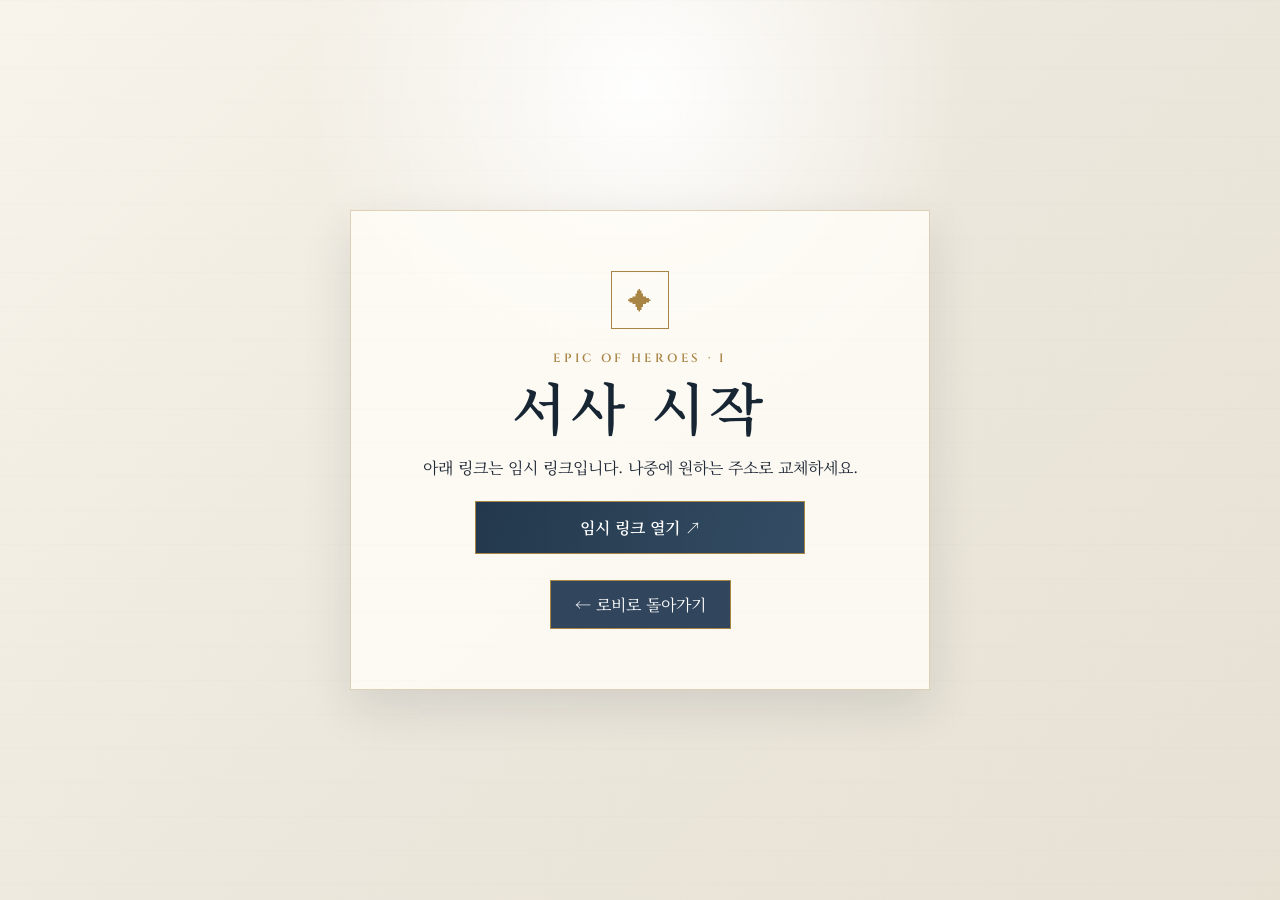
==== story.html @ 824df06a "Add files via upload" ====
<!DOCTYPE html>
<html lang="ko"><head><meta charset="UTF-8"><meta name="viewport" content="width=device-width,initial-scale=1">
<title>서사 시작 | 영웅들의 서사시 I</title><link rel="stylesheet" href="style.css"></head>
<body class="blank-page story-start-page"><main>
<div class="blank-emblem">✦</div><p class="series">EPIC OF HEROES · I</p><h1>서사 시작</h1>
<p>아래 링크는 임시 링크입니다. 나중에 원하는 주소로 교체하세요.</p>
<!-- 아래 href를 원하는 주소로 교체하세요 -->
<a class="story-link-button" href="https://example.com" target="_blank" rel="noopener noreferrer">임시 링크 열기 ↗</a>
<a class="back-button" href="index.html">← 로비로 돌아가기</a>
</main></body></html>
---- style.css ----
@import url('https://fonts.googleapis.com/css2?family=Cinzel:wght@500;600;700&family=Noto+Serif+KR:wght@400;500;600;700&display=swap');
:root{--ink:#202936;--ink-soft:#596574;--gold:#a98545;--gold-light:#d4b66e;--line:rgba(169,133,69,.36);--blue:#31465d;--blue-deep:#182634;--shadow:0 18px 45px rgba(24,38,52,.12)}*{box-sizing:border-box}html,body{margin:0;min-height:100%}body{color:var(--ink);background:radial-gradient(circle at 50% 10%,rgba(255,255,255,.98),transparent 32%),linear-gradient(135deg,#f8f4eb 0%,#ece7dc 52%,#e7e1d4 100%);font-family:"Noto Serif KR",serif}body::before{content:"";position:fixed;inset:0;pointer-events:none;opacity:.22;background-image:linear-gradient(rgba(49,70,93,.035) 1px,transparent 1px),linear-gradient(90deg,rgba(49,70,93,.025) 1px,transparent 1px);background-size:34px 34px}.lobby{min-height:100vh;overflow:hidden;position:relative}.lobby::after{content:"";position:absolute;inset:4.5vh 3vw;border:1px solid var(--line);pointer-events:none}.ambient{position:absolute;border-radius:50%;pointer-events:none}.ambient-one{width:34vw;height:34vw;left:-12vw;bottom:-14vw;background:radial-gradient(circle,rgba(169,133,69,.13),transparent 68%)}.ambient-two{width:42vw;height:42vw;right:-16vw;top:-18vw;background:radial-gradient(circle,rgba(49,70,93,.11),transparent 70%)}.lobby-shell{width:min(760px,calc(100% - 42px));min-height:100vh;margin:auto;padding:8vh 0 5vh;display:flex;flex-direction:column;align-items:center;justify-content:center;position:relative;z-index:1}.brand{text-align:center;margin-bottom:5vh}.crest{width:68px;height:76px;margin:0 auto 22px;border:1px solid var(--gold);clip-path:polygon(50% 0,88% 13%,92% 65%,50% 100%,8% 65%,12% 13%);display:grid;place-items:center;color:var(--gold);background:rgba(255,255,255,.28)}.crest-sword{font-size:28px}.series{margin:0 0 8px;color:var(--gold);font:600 12px/1.2 "Cinzel",serif;letter-spacing:.28em}h1{margin:0;font-size:clamp(34px,5vw,56px);line-height:1.2;letter-spacing:.08em;font-weight:600;color:var(--blue-deep)}.divider{width:min(390px,90%);margin:18px auto 12px;display:flex;align-items:center;gap:14px;color:var(--gold)}.divider span{height:1px;flex:1;background:linear-gradient(90deg,transparent,var(--line))}.divider span:last-child{background:linear-gradient(90deg,var(--line),transparent)}.divider b{font-size:18px;font-weight:500;letter-spacing:.2em}.subtitle{margin:0;color:var(--ink-soft);font-size:14px;letter-spacing:.08em}.main-menu{width:min(570px,100%);display:grid;gap:13px}.menu-button{min-height:82px;padding:14px 19px;display:grid;grid-template-columns:42px 1fr 24px;align-items:center;gap:14px;text-decoration:none;color:var(--ink);background:rgba(255,255,255,.58);border:1px solid rgba(49,70,93,.17);border-left:3px solid rgba(169,133,69,.42);box-shadow:0 7px 20px rgba(24,38,52,.055);transition:.2s ease}.menu-button:hover{transform:translateX(5px);background:rgba(255,255,255,.86);border-color:rgba(169,133,69,.62);box-shadow:var(--shadow)}.menu-button.primary{color:#fff;background:linear-gradient(110deg,#23384c,#344d64);border-color:rgba(212,182,110,.58)}.button-icon{width:40px;height:40px;display:grid;place-items:center;border:1px solid var(--line);color:var(--gold);font-size:17px}.button-copy{display:grid;gap:5px}.button-copy strong{font-size:16px}.button-copy small{font-size:11px;color:var(--ink-soft)}.primary .button-copy small{color:rgba(255,255,255,.68)}.arrow{color:var(--gold);font:22px "Cinzel",serif;text-align:right}footer{margin-top:5vh;display:flex;gap:12px;color:rgba(70,83,99,.58);font:10px "Cinzel",serif;letter-spacing:.18em}.blank-page{min-height:100vh;display:grid;place-items:center;text-align:center}.blank-page main{width:min(580px,calc(100% - 40px));padding:60px 30px;border:1px solid var(--line);background:rgba(255,253,247,.86);box-shadow:var(--shadow)}.blank-emblem{width:58px;height:58px;margin:0 auto 22px;display:grid;place-items:center;border:1px solid var(--gold);color:var(--gold);font-size:24px}.back-button{display:inline-block;margin-top:26px;padding:12px 24px;color:white;background:var(--blue);text-decoration:none;border:1px solid var(--gold)}.records-page{min-height:100vh;padding-bottom:64px}.records-topbar{position:sticky;top:0;z-index:20;display:flex;align-items:center;justify-content:space-between;padding:14px max(24px,calc((100vw - 1180px)/2));background:rgba(248,244,235,.9);backdrop-filter:blur(12px);border-bottom:1px solid rgba(169,133,69,.26)}.mini-brand{display:flex;align-items:center;gap:11px;text-decoration:none;color:var(--ink)}.mini-brand small{display:block;color:var(--gold);font:600 9px "Cinzel",serif;letter-spacing:.17em}.mini-brand strong{font-size:15px}.mini-crest{width:38px;height:42px;display:grid;place-items:center;border:1px solid var(--gold);color:var(--gold);clip-path:polygon(50% 0,88% 13%,92% 65%,50% 100%,8% 65%,12% 13%)}.top-back{padding:8px 12px;text-decoration:none;color:var(--ink-soft);font-size:13px;border:1px solid rgba(49,70,93,.12);background:rgba(255,255,255,.48)}.records-shell{width:min(1180px,calc(100% - 36px));margin:0 auto}.records-hero{text-align:center;padding:70px 20px 44px}.records-hero>p:last-child{margin:14px auto 0;max-width:700px;color:var(--ink-soft);font-size:14px}.route-panel{border:1px solid rgba(169,133,69,.34);background:rgba(255,253,247,.66);box-shadow:var(--shadow);padding:32px}.route-heading{text-align:center;margin-bottom:24px}.eyebrow{display:inline-block;color:var(--gold);font:600 11px "Cinzel",serif;letter-spacing:.18em;margin-bottom:7px}.route-heading h2{margin:0;font-size:24px;color:var(--blue-deep);font-weight:600}.route-heading p{margin:9px 0 0;color:var(--ink-soft);font-size:13px}.tabs{display:flex;flex-wrap:wrap;justify-content:center;gap:8px;padding:15px;border-top:1px solid var(--line);border-bottom:1px solid var(--line);margin-bottom:28px}.tab-btn{appearance:none;border:1px solid rgba(49,70,93,.14);background:rgba(255,255,255,.58);padding:10px 17px;font:600 13px "Noto Serif KR",serif;color:var(--ink-soft);cursor:pointer;transition:.2s ease}.tab-btn:hover{border-color:var(--gold);color:var(--ink)}.tab-btn.active{color:#fff;background:linear-gradient(110deg,#263a4e,#3a5269);border-color:var(--gold)}.tab-content{display:none}.tab-content.active{display:block}.route-intro{display:flex;align-items:center;gap:14px;margin-bottom:21px}.route-mark{width:48px;height:48px;display:grid;place-items:center;border:1px solid var(--line);background:rgba(255,255,255,.54);font-size:20px;color:var(--gold)}.route-intro h3{margin:0 0 5px;font-size:20px;color:var(--blue-deep)}.route-intro p{margin:0;color:var(--ink-soft);font-size:12px}.npc-grid{display:grid;grid-template-columns:repeat(3,minmax(0,1fr));gap:18px}.npc-card{overflow:hidden;border:1px solid rgba(49,70,93,.17);background:rgba(255,255,255,.78);box-shadow:0 9px 24px rgba(24,38,52,.07);transition:.22s ease}.npc-card:hover{transform:translateY(-4px);box-shadow:0 16px 34px rgba(24,38,52,.12);border-color:rgba(169,133,69,.52)}.portrait-slot{height:210px;margin:13px 13px 0;display:flex;flex-direction:column;align-items:center;justify-content:center;gap:10px;border:1px solid rgba(169,133,69,.34);background:radial-gradient(circle at 50% 32%,rgba(255,255,255,.82),transparent 33%),linear-gradient(155deg,#e9e3d8,#dfe3e6);color:var(--gold)}.portrait-slot span{font-size:58px}.portrait-slot small{font:600 9px "Cinzel",serif;letter-spacing:.18em;color:rgba(49,70,93,.56)}.npc-info{padding:14px 15px 16px}.npc-info>div{display:grid;grid-template-columns:88px 1fr;gap:8px;align-items:start;padding:9px 0;border-bottom:1px solid rgba(49,70,93,.08)}.npc-info>div:last-child{border-bottom:0}.npc-info span{color:var(--gold);font-size:11px}.npc-info strong{font-size:12px;font-weight:600;line-height:1.55;color:var(--ink)}@media(max-width:900px){.npc-grid{grid-template-columns:repeat(2,minmax(0,1fr))}.route-panel{padding:24px}}@media(max-width:620px){.records-shell{width:min(100% - 22px,1180px)}.records-hero{padding:52px 12px 32px}.route-panel{padding:16px}.route-heading h2{font-size:19px}.tabs{justify-content:flex-start;overflow-x:auto;flex-wrap:nowrap}.tab-btn{white-space:nowrap}.npc-grid{grid-template-columns:1fr}.portrait-slot{height:240px}.records-topbar{padding:10px 12px}.top-back{font-size:12px}.mini-brand strong{font-size:13px}}


/* v3: floating advancement route */
.records-shell{padding-right:300px}
.floating-route{
  position:fixed; right:22px; top:82px; z-index:30;
  width:330px; max-height:calc(100vh - 105px); overflow:hidden;
  border:1px solid rgba(169,133,69,.48);
  background:rgba(248,244,235,.94); backdrop-filter:blur(14px);
  box-shadow:0 18px 42px rgba(24,38,52,.18);
}
.floating-route-head{
  min-height:62px; display:flex; align-items:center; justify-content:space-between; gap:12px;
  padding:13px 14px; color:#fff;
  background:linear-gradient(110deg,#22364a,#3a5269);
  border-bottom:1px solid rgba(212,182,110,.55);
}
.floating-route-head small{display:block;margin-bottom:4px;color:#d4b66e;font:600 8px "Cinzel",serif;letter-spacing:.16em}
.floating-route-head strong{font-size:13px;letter-spacing:.04em}
.route-collapse{width:30px;height:30px;border:1px solid rgba(212,182,110,.55);background:rgba(255,255,255,.07);color:#e5ca87;font-size:20px;cursor:pointer}
.floating-route-body{padding:11px;max-height:calc(100vh - 170px);overflow:auto}
.floating-route.collapsed{width:220px}
.floating-route.collapsed .floating-route-body{display:none}
.route-line{padding:9px 0;border-bottom:1px solid rgba(49,70,93,.10)}
.route-line:last-child{border-bottom:0}
.job-node{display:block}
.job-toggle{
  width:100%; display:flex; align-items:center; justify-content:space-between; gap:8px;
  padding:8px 10px; border:1px solid rgba(49,70,93,.12);
  background:rgba(255,255,255,.63); color:#273848; cursor:pointer;
  font:600 11px "Noto Serif KR",serif; text-align:left;
}
.job-toggle:hover{border-color:#a98545;background:#fff}
.job-toggle b{font-size:15px;color:#a98545;transition:transform .18s ease}
.job-toggle.open b{transform:rotate(180deg)}
.job-stats{
  max-height:0; overflow:hidden; padding:0 10px;
  color:#596574; font-size:10px; line-height:1.55;
  background:rgba(255,255,255,.43); border-left:1px solid transparent; border-right:1px solid transparent;
  transition:max-height .2s ease,padding .2s ease;
}
.job-stats.open{max-height:90px;padding:8px 10px;border-color:rgba(169,133,69,.2)}
.route-arrow{display:block;text-align:center;color:#a98545;font-size:14px;line-height:18px}
@media(max-width:1500px){
  .records-shell{padding-right:0}
  .floating-route{right:12px;width:300px}
  .records-page .route-panel{margin-right:315px}
  .records-page .records-hero{margin-right:315px}
}
@media(max-width:1050px){
  .records-page .route-panel,.records-page .records-hero{margin-right:0}
  .floating-route{top:auto;bottom:14px;right:14px;width:min(360px,calc(100vw - 28px));max-height:58vh}
  .floating-route-body{max-height:calc(58vh - 64px)}
  .floating-route.collapsed{width:220px}
}


/* v4: World Archive */
.world-page{min-height:100vh;padding-bottom:70px}
.world-shell{width:min(1180px,calc(100% - 36px));margin:0 auto}
.world-hero{text-align:center;padding:68px 20px 38px}
.world-hero h1{font-size:clamp(38px,5vw,58px)}
.world-hero>p:last-of-type{max-width:760px;margin:14px auto 0;color:var(--ink-soft);font-size:14px;line-height:1.8}
.world-summary{width:min(720px,100%);margin:30px auto 0;display:grid;grid-template-columns:repeat(4,1fr);border:1px solid var(--line);background:rgba(255,255,255,.55)}
.world-summary>div{padding:15px;border-right:1px solid rgba(169,133,69,.24)}
.world-summary>div:last-child{border-right:0}
.world-summary span{display:block;color:var(--ink-soft);font-size:10px;margin-bottom:4px}
.world-summary strong{color:var(--blue-deep);font:600 22px "Cinzel",serif}
.world-panel{border:1px solid rgba(169,133,69,.34);background:rgba(255,253,247,.68);box-shadow:var(--shadow);padding:30px}
.world-tabs{display:flex;flex-wrap:wrap;justify-content:center;gap:8px;padding-bottom:20px;border-bottom:1px solid var(--line)}
.world-tab{appearance:none;border:1px solid rgba(49,70,93,.14);background:rgba(255,255,255,.58);padding:11px 17px;font:600 13px "Noto Serif KR",serif;color:var(--ink-soft);cursor:pointer;transition:.2s ease}
.world-tab:hover{border-color:var(--gold);color:var(--ink)}
.world-tab.active{color:#fff;background:linear-gradient(110deg,#263a4e,#3a5269);border-color:var(--gold)}
.world-content{display:none;padding-top:28px}
.world-content.active{display:block}
.world-section-head{text-align:left;margin-bottom:20px}
.world-section-head h2{margin:0 0 7px;font-size:25px;color:var(--blue-deep)}
.world-section-head p{margin:0;color:var(--ink-soft);font-size:12px}
.lore-grid{display:grid;grid-template-columns:repeat(2,minmax(0,1fr));gap:16px}
.lore-grid.compact{grid-template-columns:repeat(3,minmax(0,1fr))}
.lore-card{display:flex;gap:15px;padding:18px;border:1px solid rgba(49,70,93,.15);background:rgba(255,255,255,.72);box-shadow:0 8px 20px rgba(24,38,52,.055)}
.lore-card.featured{grid-column:span 2;background:linear-gradient(120deg,rgba(255,255,255,.88),rgba(239,233,220,.82))}
.lore-icon{flex:0 0 54px;height:54px;display:grid;place-items:center;border:1px solid var(--line);font-size:25px;background:rgba(255,255,255,.55)}
.lore-type{color:var(--gold);font-size:10px;letter-spacing:.12em}
.lore-copy h3{margin:3px 0 7px;font-size:17px;color:var(--blue-deep)}
.lore-copy p{margin:0;color:var(--ink-soft);font-size:12px;line-height:1.7}
.lore-meta{display:flex;flex-wrap:wrap;gap:6px;margin-top:10px}
.lore-meta span{padding:4px 7px;border:1px solid rgba(49,70,93,.1);font-size:9px;color:var(--ink-soft);background:rgba(255,255,255,.6)}
.faction-list{display:grid;gap:12px}
.faction-row{display:grid;grid-template-columns:60px 1fr auto;gap:16px;align-items:center;padding:17px;border:1px solid rgba(49,70,93,.14);background:rgba(255,255,255,.72)}
.faction-seal{width:55px;height:55px;display:grid;place-items:center;border:1px solid var(--line);font-size:24px;color:var(--gold)}
.faction-row span{font-size:10px;color:var(--gold)}
.faction-row h3{margin:2px 0 5px;font-size:17px}
.faction-row p{margin:0;color:var(--ink-soft);font-size:11px;line-height:1.6}
.relation{padding:7px 10px;border:1px solid;font-size:10px;white-space:nowrap}
.relation.friendly{color:#456851;border-color:rgba(69,104,81,.35);background:rgba(69,104,81,.07)}
.relation.neutral{color:#7b6a48;border-color:rgba(123,106,72,.35);background:rgba(123,106,72,.07)}
.relation.hostile{color:#8a4d4d;border-color:rgba(138,77,77,.35);background:rgba(138,77,77,.07)}
.quest-board{display:grid;grid-template-columns:repeat(2,minmax(0,1fr));gap:18px}
.quest-paper{position:relative;padding:23px 20px 18px;border:1px solid #c9b98f;background:linear-gradient(135deg,#fffaf0,#f0e6cf);box-shadow:0 9px 20px rgba(78,61,34,.09)}
.quest-paper.urgent{border-color:#a86d62}.quest-paper.special{border-color:#8a76a4}
.quest-pin{position:absolute;right:15px;top:12px;color:#a98545}
.quest-rank{font-size:10px;color:#8e7139;font-weight:700;letter-spacing:.08em}
.quest-paper h3{margin:6px 0 8px;font-size:17px;color:#3f3527}
.quest-paper p{margin:0;color:#625849;font-size:11px;line-height:1.7}
.quest-footer{display:flex;justify-content:space-between;gap:10px;margin-top:17px;padding-top:10px;border-top:1px dashed rgba(98,88,73,.28);font-size:10px;color:#776b57}
.wanted-grid{display:grid;grid-template-columns:repeat(4,minmax(0,1fr));gap:15px}
.wanted-card{position:relative;padding:15px;border:1px solid rgba(120,68,55,.35);background:linear-gradient(180deg,#f5ead7,#e8d7bc);text-align:center;box-shadow:0 8px 18px rgba(74,47,34,.08)}
.wanted-stamp{position:absolute;right:8px;top:8px;padding:3px 6px;border:2px solid rgba(130,49,49,.55);color:#8d3e3e;font:700 9px "Cinzel",serif;transform:rotate(6deg)}
.wanted-portrait{height:145px;display:grid;place-items:center;margin-bottom:12px;border:1px solid rgba(92,69,48,.22);background:rgba(255,255,255,.28);font-size:48px}
.wanted-card h3{margin:0 0 4px;font-size:17px;color:#44362b}
.wanted-card>span{font-size:10px;color:#7a6754}
.wanted-card p{min-height:64px;margin:10px 0;color:#695848;font-size:10px;line-height:1.6}
.bounty{padding:8px;border-top:1px solid rgba(91,63,43,.18);font-weight:700;color:#7c3f36;font-size:11px}
.detail-columns{display:grid;grid-template-columns:repeat(2,minmax(0,1fr));gap:16px}
.detail-box{padding:18px;border:1px solid rgba(49,70,93,.14);background:rgba(255,255,255,.7)}
.detail-box h3{margin:0 0 11px;font-size:15px;color:var(--blue-deep)}
.detail-box ul{margin:0;padding-left:18px;color:var(--ink-soft);font-size:11px;line-height:1.9}
@media(max-width:960px){
  .lore-grid.compact{grid-template-columns:repeat(2,minmax(0,1fr))}
  .wanted-grid{grid-template-columns:repeat(2,minmax(0,1fr))}
}
@media(max-width:680px){
  .world-shell{width:min(100% - 20px,1180px)}
  .world-hero{padding:50px 10px 28px}
  .world-summary{grid-template-columns:repeat(2,1fr)}
  .world-summary>div:nth-child(2){border-right:0}
  .world-summary>div:nth-child(-n+2){border-bottom:1px solid rgba(169,133,69,.24)}
  .world-panel{padding:15px}
  .world-tabs{justify-content:flex-start;flex-wrap:nowrap;overflow-x:auto}
  .world-tab{white-space:nowrap}
  .lore-grid,.lore-grid.compact,.quest-board,.detail-columns{grid-template-columns:1fr}
  .lore-card.featured{grid-column:span 1}
  .faction-row{grid-template-columns:48px 1fr}
  .relation{grid-column:2;justify-self:start}
  .wanted-grid{grid-template-columns:1fr}
}

/* v6 Monster Encyclopedia */
.monster-table-wrap{overflow:auto;border:1px solid rgba(49,70,93,.15);background:rgba(255,255,255,.7)}.monster-table{width:100%;min-width:720px;border-collapse:collapse;font-size:11px}.monster-table th{padding:11px 10px;background:#2e4358;color:#f5f0e5;text-align:left}.monster-table td{padding:10px;border-bottom:1px solid rgba(49,70,93,.09);color:var(--ink-soft)}.monster-table tbody tr:hover{background:rgba(169,133,69,.07)}.monster-name{font-weight:700;color:var(--blue-deep)!important}.danger{display:inline-block;min-width:30px;text-align:center;padding:3px 6px;border:1px solid rgba(169,133,69,.35);font-weight:700}.monster-note{margin-top:14px;padding:14px 16px;border-left:3px solid var(--gold);background:rgba(255,255,255,.58)}.monster-note p{margin:4px 0 0;font-size:10px;line-height:1.65}


/* v7 — 두 개의 기본 접힘 메모 박스 */
.floating-tools{
  position:fixed;right:22px;top:82px;z-index:32;width:330px;
  display:grid;gap:10px;pointer-events:none;
}
.floating-note{
  pointer-events:auto;border:1px solid rgba(169,133,69,.48);
  background:rgba(248,244,235,.95);backdrop-filter:blur(14px);
  box-shadow:0 18px 42px rgba(24,38,52,.16);overflow:hidden;
}
.floating-note-head{
  min-height:58px;display:flex;align-items:center;justify-content:space-between;gap:12px;
  padding:11px 13px;color:#fff;background:linear-gradient(110deg,#22364a,#3a5269);
  border-bottom:1px solid rgba(212,182,110,.55);
}
.floating-note-head small{display:block;margin-bottom:4px;color:#d4b66e;font:600 8px "Cinzel",serif;letter-spacing:.16em}
.floating-note-head strong{font-size:13px;letter-spacing:.04em}
.note-collapse{
  flex:0 0 31px;width:31px;height:31px;border:1px solid rgba(212,182,110,.55);
  background:rgba(255,255,255,.07);color:#e5ca87;font-size:19px;line-height:1;cursor:pointer;
}
.floating-note-body{max-height:48vh;overflow:auto;padding:13px}
.floating-note.collapsed .floating-note-body{display:none}
.floating-note.collapsed{box-shadow:0 8px 20px rgba(24,38,52,.12)}
.route-plain-note{
  min-height:170px;padding:15px;white-space:pre-line;
  border:1px solid rgba(169,133,69,.28);
  background:repeating-linear-gradient(to bottom,rgba(255,255,255,.74) 0,rgba(255,255,255,.74) 29px,rgba(97,111,122,.10) 30px);
  color:#53606d;font-size:11px;line-height:30px;
}
.player-memo{
  display:block;width:100%;min-height:190px;resize:vertical;padding:13px 14px;
  border:1px solid rgba(169,133,69,.28);outline:none;
  background:repeating-linear-gradient(to bottom,#fffdf7 0,#fffdf7 29px,rgba(97,111,122,.11) 30px);
  color:#3f4b58;font:500 11px/30px "Noto Serif KR",serif;
}
.player-memo:focus{border-color:rgba(169,133,69,.72)}
.memo-actions{display:flex;align-items:center;justify-content:space-between;gap:8px;padding-top:8px}
.memo-actions span{color:#77818b;font-size:9px}
.memo-actions button{
  border:1px solid rgba(49,70,93,.15);background:rgba(255,255,255,.7);
  color:#596574;padding:6px 9px;font:600 9px "Noto Serif KR",serif;cursor:pointer;
}
@media(max-width:1050px){
  .floating-tools{top:auto;right:12px;bottom:12px;width:min(330px,calc(100vw - 24px))}
  .floating-note-body{max-height:45vh}
}

/* v7 — 인터랙티브 세계 지도 */
.map-toolbar{
  display:flex;align-items:center;flex-wrap:wrap;gap:11px;margin-bottom:12px;padding:11px 12px;
  border:1px solid rgba(49,70,93,.13);background:rgba(255,255,255,.62);
}
.map-help{display:flex;flex:1 1 360px;flex-wrap:wrap;gap:7px 14px;color:var(--ink-soft);font-size:10px}
.pin-colors{display:flex;align-items:center;gap:6px}
.pin-colors>span{margin-right:3px;color:var(--gold);font-size:9px}
.pin-color{
  width:22px;height:22px;padding:0;border:3px solid rgba(255,255,255,.78);
  outline:1px solid rgba(49,70,93,.18);border-radius:50%;background:var(--pin);cursor:pointer;
}
.pin-color.active{outline:2px solid var(--blue-deep);transform:scale(1.12)}
.map-reset{
  padding:7px 10px;border:1px solid rgba(49,70,93,.15);background:rgba(255,255,255,.72);
  color:var(--ink-soft);font:600 9px "Noto Serif KR",serif;cursor:pointer;
}
.world-map-viewport{
  position:relative;height:590px;overflow:hidden;border:1px solid rgba(49,70,93,.22);
  background:#cedbd7;cursor:grab;touch-action:none;user-select:none;
  box-shadow:inset 0 0 30px rgba(37,55,67,.11);
}
.world-map-viewport.dragging{cursor:grabbing}
.world-map-canvas{
  position:absolute;left:0;top:0;width:1600px;height:1000px;
  transform:translate(-180px,-80px);will-change:transform;
}
.fantasy-map{display:block;width:1600px;height:1000px}
.user-pins{position:absolute;inset:0;pointer-events:none}
.map-pin{
  --pin-color:#a94d4d;position:absolute;z-index:5;transform:translate(-50%,-100%);
  display:flex;flex-direction:column;align-items:center;border:0;background:transparent;
  cursor:pointer;pointer-events:auto;
}
.map-pin>span{
  width:22px;height:22px;display:block;border:4px solid rgba(255,255,255,.9);
  border-radius:50% 50% 50% 0;background:var(--pin-color);transform:rotate(-45deg);
  box-shadow:0 4px 8px rgba(30,40,48,.28);
}
.map-pin>span::after{
  content:"";position:absolute;width:5px;height:5px;top:5px;left:5px;border-radius:50%;background:rgba(255,255,255,.9);
}
.map-pin em{
  max-width:150px;margin-top:4px;padding:3px 6px;background:rgba(34,49,62,.88);
  color:#fff;font:normal 9px/1.3 "Noto Serif KR",serif;white-space:nowrap;overflow:hidden;text-overflow:ellipsis;
  box-shadow:0 3px 8px rgba(30,40,48,.16);
}
.map-pin-legend{
  display:flex;flex-wrap:wrap;gap:12px;margin-top:10px;padding:10px 12px;
  border:1px solid rgba(49,70,93,.10);color:var(--ink-soft);background:rgba(255,255,255,.48);font-size:9px;
}
.map-pin-legend span{display:flex;align-items:center;gap:5px}
.map-pin-legend i{width:9px;height:9px;border-radius:50%;background:var(--legend)}
@media(max-width:680px){
  .world-map-viewport{height:520px}
  .map-toolbar{align-items:flex-start}
  .pin-colors{width:100%}
  .world-map-canvas{width:1400px;height:875px}
  .fantasy-map{width:1400px;height:875px}
}

/* v8 */
.story-link-button{display:block;width:min(330px,100%);margin:22px auto 0;padding:14px 20px;border:1px solid var(--gold);background:linear-gradient(110deg,#23384c,#344d64);color:#fff;text-decoration:none;font-weight:600}.story-link-button:hover{background:#182634}
.economy-rules-grid{display:grid;grid-template-columns:repeat(4,1fr);gap:9px;margin-bottom:15px}.economy-rules-grid>div{padding:13px;border:1px solid rgba(49,70,93,.13);background:rgba(255,255,255,.64)}.economy-rules-grid span{display:block;color:var(--gold);font-size:9px;margin-bottom:4px}.economy-rules-grid strong{font-size:13px}.economy-searchbar{display:grid;grid-template-columns:1fr 180px auto;gap:8px;align-items:center;margin-bottom:12px}.economy-searchbar input,.economy-searchbar select{min-height:38px;padding:8px 11px;border:1px solid rgba(49,70,93,.18);background:rgba(255,255,255,.82);font:500 11px "Noto Serif KR",serif}.economy-searchbar span{font-size:10px}.economy-table-wrap{overflow:auto;border:1px solid rgba(49,70,93,.15)}.economy-table{width:100%;min-width:850px;border-collapse:collapse;font-size:10px}.economy-table th{padding:10px 9px;background:#2e4358;color:#fff;text-align:left}.economy-table td{padding:9px;border-bottom:1px solid rgba(49,70,93,.09)}.economy-table td:nth-child(3){font-weight:700;color:var(--blue-deep)}.economy-table td:nth-child(5){font-weight:700;color:#8a6a32}.economy-policy{margin-top:14px;padding:14px 17px;border-left:3px solid var(--gold);background:rgba(255,255,255,.58)}.economy-policy h3{margin:0 0 8px}.economy-policy ul{margin:0;padding-left:18px;font-size:10px;line-height:1.8}
.world-section-head-with-action{display:flex;align-items:flex-end;justify-content:space-between;gap:18px}.archive-refresh{padding:9px 12px;border:1px solid var(--gold);background:rgba(255,255,255,.72);font:600 10px "Noto Serif KR",serif;cursor:pointer}.archive-refresh:hover{background:var(--blue);color:#fff}.quest-paper{padding-bottom:54px}.quest-accept{position:absolute;right:18px;bottom:14px;padding:7px 13px;border:1px solid rgba(169,133,69,.58);background:#31465d;color:#fff;font:600 10px "Noto Serif KR",serif;cursor:pointer}.accepted-quests{margin-top:18px;padding:16px;border:1px solid rgba(49,70,93,.14);background:rgba(255,255,255,.58)}.accepted-quests h3{margin:0 0 10px}.accepted-quest-row{display:flex;justify-content:space-between;align-items:center;gap:12px;padding:9px 0;border-bottom:1px solid rgba(49,70,93,.08)}.accepted-quest-row strong{display:block;font-size:11px}.accepted-quest-row small{font-size:9px}.accepted-quest-row button{padding:5px 8px;border:1px solid rgba(138,77,77,.28);background:rgba(138,77,77,.06);color:#8a4d4d;font-size:9px}.empty-state{font-size:10px}
.organization-board{margin-top:28px;padding-top:24px;border-top:1px solid var(--line)}.notice-grid{display:grid;grid-template-columns:repeat(3,1fr);gap:14px}.notice-card{padding:17px;border:1px solid rgba(49,70,93,.15);background:linear-gradient(145deg,rgba(255,255,255,.8),rgba(242,236,222,.76))}.notice-card.suspicious{background:linear-gradient(145deg,#eee1cf,#dfcfb9)}.notice-org{color:var(--gold);font-size:9px}.notice-card h3{margin:5px 0 8px;font-size:14px}.notice-card p{font-size:10px;line-height:1.7}.notice-card small{font-size:9px}.notice-card.classified{background:#273541;color:#fff}.classified-cover>span{color:#d8b870;font-weight:700}.classified-cover h3{color:#fff}.classified-cover p{color:rgba(255,255,255,.68)}.classified-unlock{display:flex;gap:6px;margin:11px 0}.classified-unlock input{flex:1;min-width:0;padding:7px;background:rgba(255,255,255,.08);border:1px solid rgba(212,182,110,.35);color:#fff}.classified-unlock button{padding:7px 10px;border:1px solid rgba(212,182,110,.5);background:transparent;color:#e8ce8d}.classified-body{display:none}.classified.unlocked .classified-cover{display:none}.classified.unlocked .classified-body{display:block}.classified.unlocked{background:#efe2ca;color:var(--ink)}
@media(max-width:900px){.economy-rules-grid{grid-template-columns:repeat(2,1fr)}.notice-grid{grid-template-columns:repeat(2,1fr)}}@media(max-width:680px){.economy-searchbar{grid-template-columns:1fr}.notice-grid{grid-template-columns:1fr}.world-section-head-with-action{align-items:flex-start;flex-direction:column}}
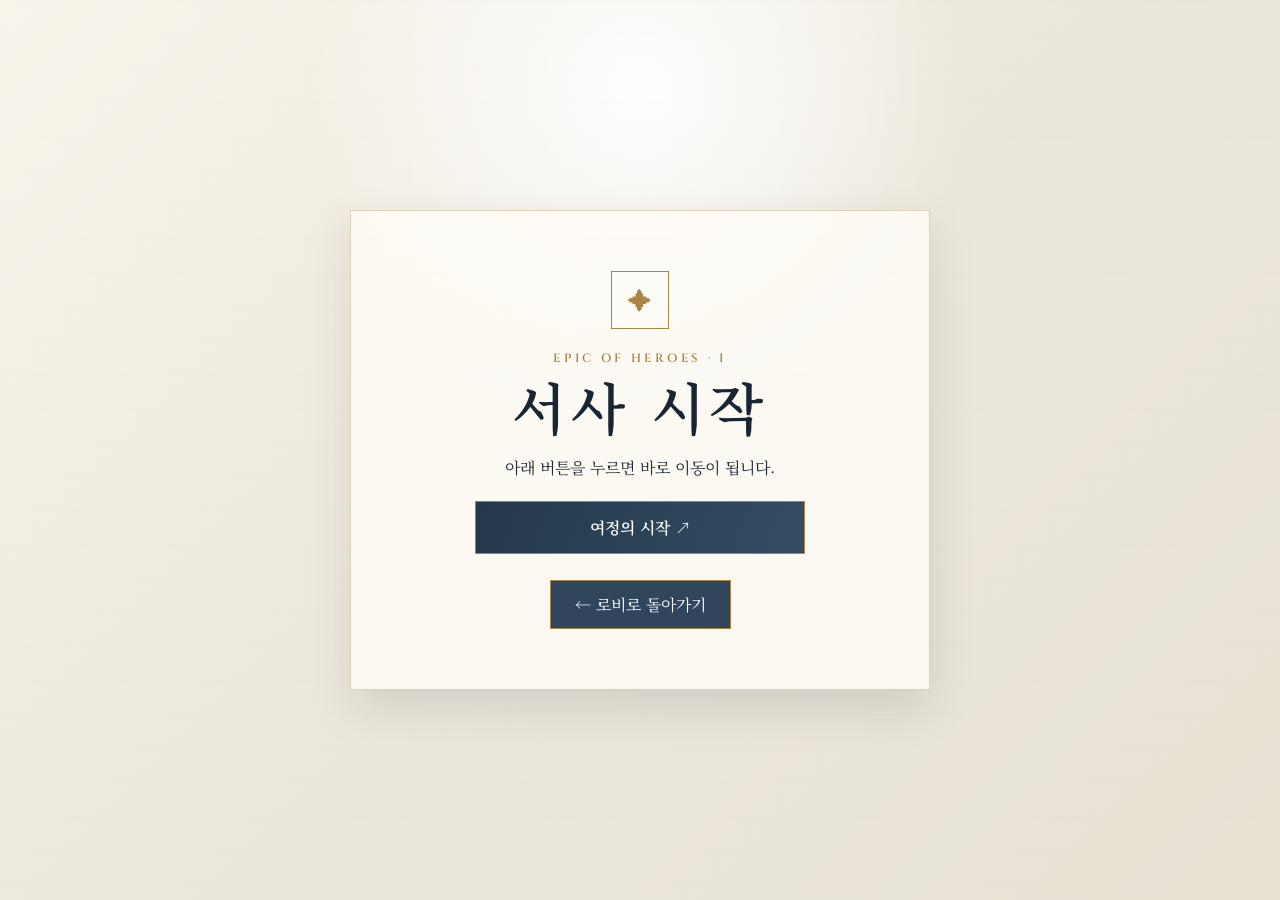
==== commit 17549dde: "Update story.html" ====
--- a/story.html
+++ b/story.html
@@ -3,8 +3,8 @@
 <title>서사 시작 | 영웅들의 서사시 I</title><link rel="stylesheet" href="style.css"></head>
 <body class="blank-page story-start-page"><main>
 <div class="blank-emblem">✦</div><p class="series">EPIC OF HEROES · I</p><h1>서사 시작</h1>
-<p>아래 링크는 임시 링크입니다. 나중에 원하는 주소로 교체하세요.</p>
+<p>아래 버튼을 누르면 바로 이동이 됩니다.</p>
 <!-- 아래 href를 원하는 주소로 교체하세요 -->
-<a class="story-link-button" href="https://example.com" target="_blank" rel="noopener noreferrer">임시 링크 열기 ↗</a>
+<a class="story-link-button" href="https://share.crack.wrtn.ai/4wotpt" target="_blank" rel="noopener noreferrer">여정의 시작 ↗</a>
 <a class="back-button" href="index.html">← 로비로 돌아가기</a>
-</main></body></html>+</main></body></html>
--- a/style.css
+++ b/style.css
@@ -16,6 +16,19 @@
   padding:13px 14px; color:#fff;
   background:linear-gradient(110deg,#22364a,#3a5269);
   border-bottom:1px solid rgba(212,182,110,.55);
+}
+.portrait-slot {
+    height: auto;
+    aspect-ratio: 1216 / 832;
+    overflow: hidden;
+}
+
+.portrait-slot img {
+    width: 100%;
+    height: 100%;
+    object-fit: cover;
+    object-position: center;
+    display: block;
 }
 .floating-route-head small{display:block;margin-bottom:4px;color:#d4b66e;font:600 8px "Cinzel",serif;letter-spacing:.16em}
 .floating-route-head strong{font-size:13px;letter-spacing:.04em}
